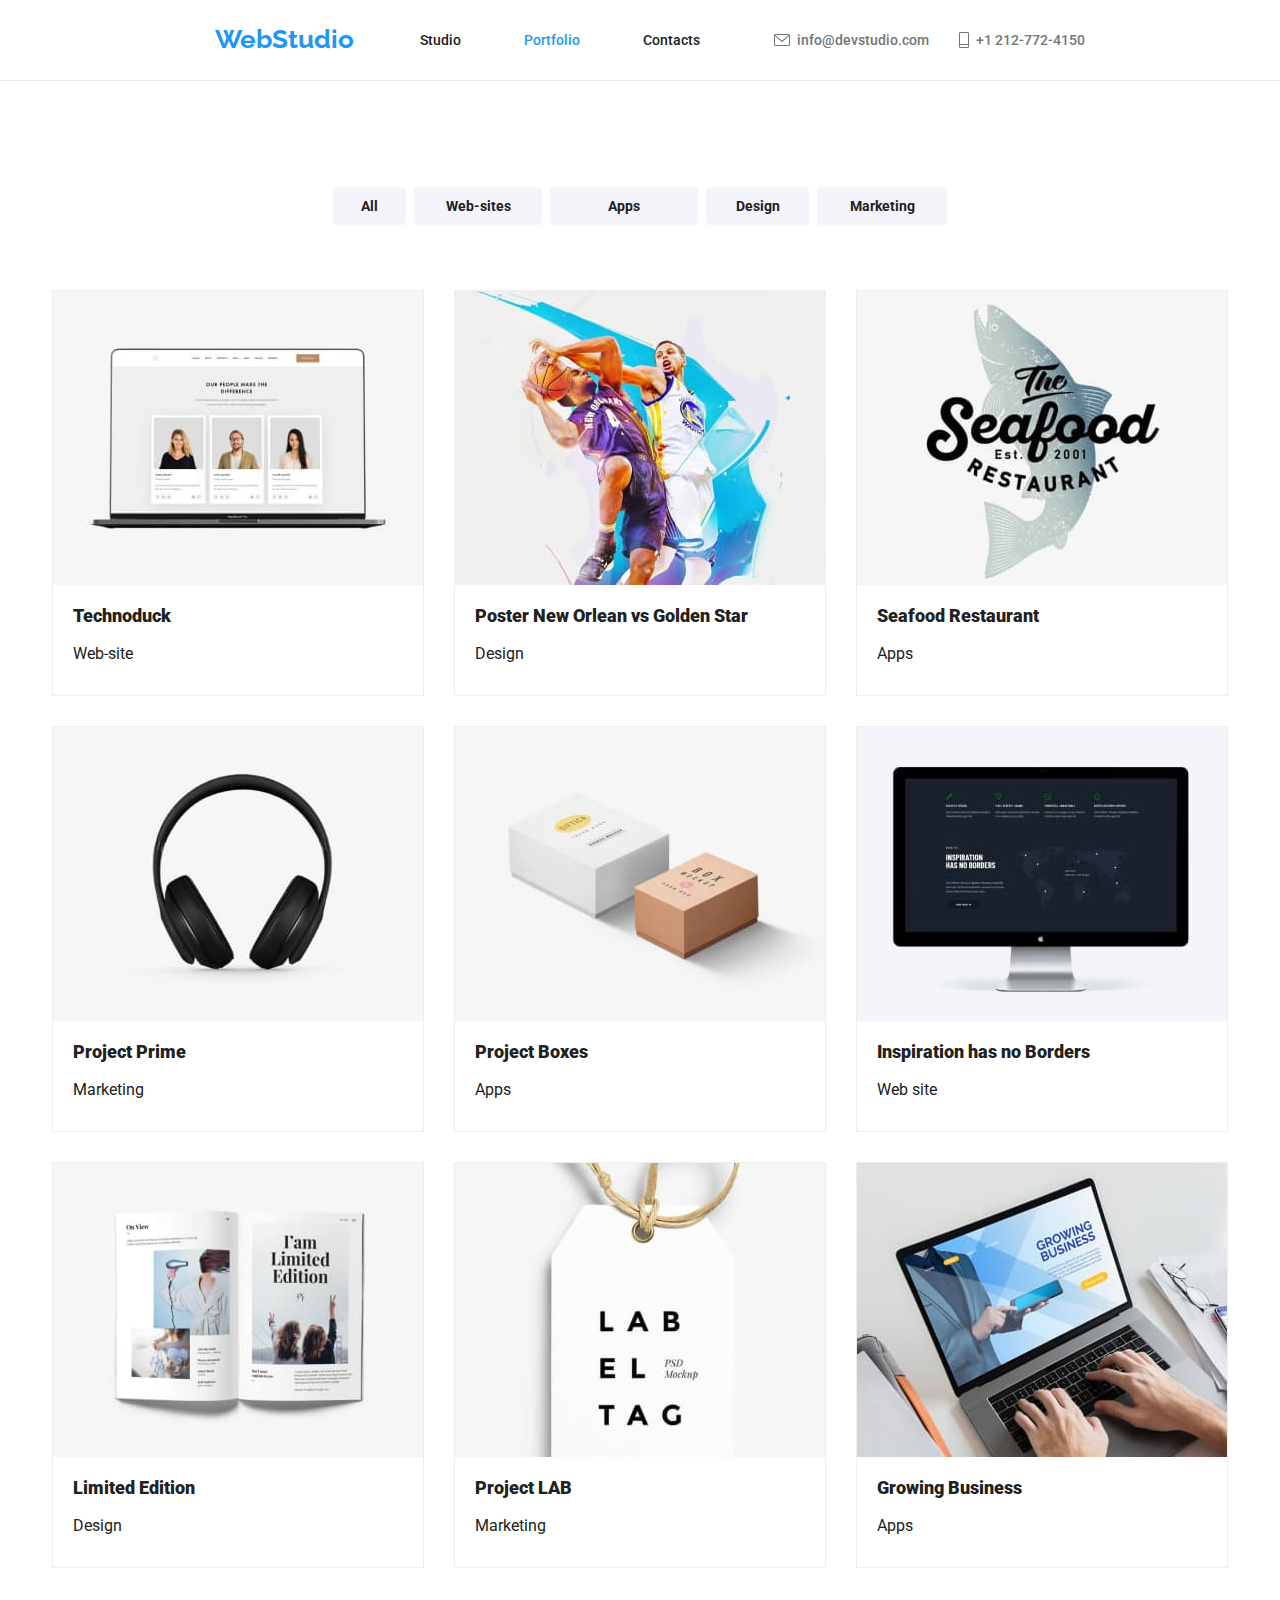
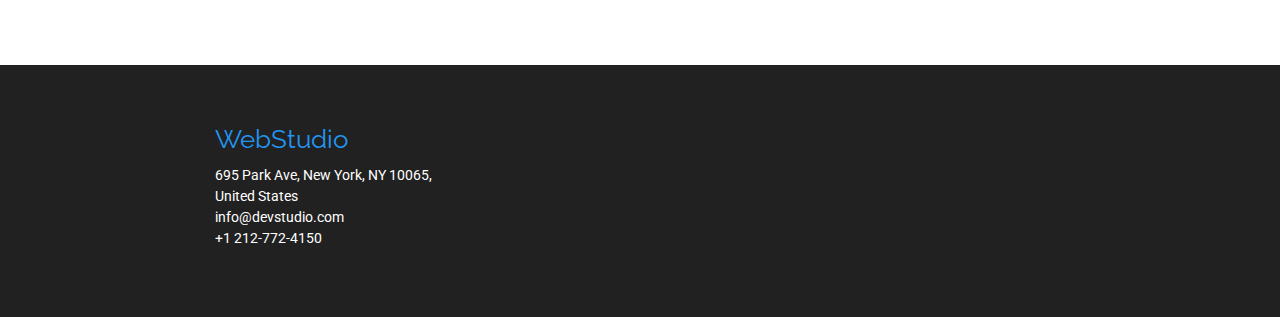
==== portfolio.html @ c867631f "archivos" ====
<!DOCTYPE html>
<html lang="en">
  <head>
    <meta charset="UTF-8" />
    <meta http-equiv="X-UA-Compatible" content="IE=edge" />
    <meta name="viewport" content="width=device-width, initial-scale=1.0" />
    <link rel="stylesheet" href="./css/normalize.css" />
    <link rel="stylesheet" type="text/css" href="./css/styles.css" />
    <link rel="preconnect" href="https://fonts.googleapis.com" />
    <link rel="preconnect" href="https://fonts.gstatic.com" crossorigin />
    <link
      href="https://fonts.googleapis.com/css2?family=Raleway:wght@700&family=Roboto:wght@400;500;700;900&display=swap"
      rel="stylesheet"
    />
    <title>portfolio</title>
  </head>
  <body>
    <div class="container"></div>
    <header class="top-page">
      <nav class="top-nav">
        <a class="logo" href="./index.html">WebStudio</a>
        <ul>
          <li class="top-page-button">
            <a class="top-button studio-link" href="./index.html">Studio</a>
          </li>
          <li class="top-page-button">
            <a class="top-button portfolio-link active" href="./portfolio.html"
              >Portfolio</a
            >
          </li>
          <li class="top-page-button">
            <a class="top-button contact-link" href="#">Contacts</a>
          </li>
        </ul>
      </nav>
      <section class="top-contacts">
        <img
          class="top-contact-icon"
          src="images/img-portfolio/mail.svg"
          alt="Mail icon"
        />
        <a class="top-contact mail" href="mailto:info@devstudio.com"
          >info@devstudio.com</a
        >
        <img
          class="top-contact-icon"
          src="images/img-portfolio/phone.svg"
          alt="Phone icon"
        />
        <a class="top-contact phone" href="tel:+34678567876">
          +1 212-772-4150
        </a>
      </section>
    </header>
    <main>
      <section class="section-portfolio">
        <ul class="portfolio-list">
          <li class="filter-button">
            <button class="button all" type="button">All</button>
          </li>
          <li class="filter-button">
            <button class="button web" type="button">Web-sites</button>
          </li>
          <li class="filter-button">
            <button class="button apps" type="button">Apps</button>
          </li>
          <li class="filter-button">
            <button class="button design" type="button">Design</button>
          </li>
          <li class="filter-button">
            <button class="button marketing" type="button">Marketing</button>
          </li>
        </ul>
        <ul class="portfolio-list">
          <li class="work-section">
            <a href="#" class="image-potfolio">
              <img
                src="./images/img-portfolio/technoduck.jpg"
                alt="Portátil mostrando un sitio web"
                width="370"
              />
              <h3 class="title-images">Technoduck</h3>
              <p class="filter-description">Web-site</p>
            </a>
          </li>
          <li class="work-section">
            <a href="#" class="image-potfolio">
              <img
                src="./images/img-portfolio/poster-basketball.jpg"
                alt="Poster basketball"
                width="370"
              />
              <h3 class="title-images">Poster New Orlean vs Golden Star</h3>
              <p class="filter-description">Design</p>
            </a>
          </li>
          <li class="work-section">
            <a href="#" class="image-potfolio">
              <img
                src="./images/img-portfolio/seafood-restaurant.jpg"
                alt="Logo de un restaurante de comida de mar"
                width="370"
              />
              <h3 class="title-images">Seafood Restaurant</h3>
              <p class="filter-description">Apps</p>
            </a>
          </li>
          <li class="work-section">
            <a href="#" class="image-potfolio">
              <img
                src="./images/img-portfolio/project-prime.jpg"
                alt="Unos audífonos"
                width="370"
              />
              <h3 class="title-images">Project Prime</h3>
              <p class="filter-description">Marketing</p>
            </a>
          </li>
          <li class="work-section">
            <a href="#" class="image-potfolio">
              <img
                src="./images/img-portfolio/project-boxes.jpg"
                alt="Diseño de empaques"
                width="370"
              />
              <h3 class="title-images">Project Boxes</h3>
              <p class="filter-description">Apps</p>
            </a>
          </li>
          <li class="work-section">
            <a href="#" class="image-potfolio">
              <img
                src="./images/img-portfolio/inspiration-has-no-borders.jpg"
                alt="Unos audífonos"
                width="370"
              />
              <h3 class="title-images">Inspiration has no Borders</h3>
              <p class="filter-description">Web site</p>
            </a>
          </li>
          <li class="work-section">
            <a href="#" class="image-potfolio">
              <img
                src="./images/img-portfolio/limited-edition.jpg"
                alt="Diseño editorial"
                width="370"
              />
              <h3 class="title-images">Limited Edition</h3>
              <p class="filter-description">Design</p>
            </a>
          </li>
          <li class="work-section">
            <a href="#" class="image-potfolio">
              <img
                src="./images/img-portfolio/project-lab.jpg"
                alt="Etiqueta blanca con letras negras"
                width="370"
              />
              <h3 class="title-images">Project LAB</h3>
              <p class="filter-description">Marketing</p>
            </a>
          </li>
          <li class="work-section">
            <a href="#" class="image-potfolio">
              <img
                src="./images/img-portfolio/growing-business.jpg"
                alt="Hombre escribiendo en una laptop"
                width="370"
              />
              <h3 class="title-images">Growing Business</h3>
              <p class="filter-description">Apps</p>
            </a>
          </li>
        </ul>
      </section>
    </main>
    <footer>
      <a class="logo-footer" href="./index.html">WebStudio</a>
      <address>
        <ul>
          <li class="end-infos">
            <p class="end-info">
              695 Park Ave, New York, NY 10065, <br />
              United States
            </p>
          </li>
          <li class="end-infos">
            <a class="end-info" href="mailto:info@devstudio.com"
              >info@devstudio.com</a
            >
          </li>
          <li class="end-infos">
            <a class="end-info" href="tel:+34678567876"> +1 212-772-4150 </a>
          </li>
        </ul>
      </address>
    </footer>
  </body>
</html>
---- css/styles.css ----
body {
  margin: 0;
  padding: 0;
  width: 100%;
  --color-azul: #2196f3;
  --color-negro: #212121;
  font-family: "Roboto", "arial", sans-serif;
  background-color: #ffffff;
  font-size: 14px;
  font-weight: 400;
}

.container {
  width: 1200px;
}

/* Aqui comienza el header*/

.top-page {
  display: flex;
  justify-content: space-between;
  height: 80px;
  border-bottom: 1px solid #ececec;
}

.top-nav {
  min-width: 520px;
  display: flex;
  align-items: center;
  margin-left: 215px;
}

.top-nav ul {
  margin: 0;
  padding: 0;
}

.top-page-button {
  display: inline-block;
}

.logo {
  width: 145px;
  height: 31px;
  font-family: "raleway", sans-serif;
  font-size: 26px;
  font-weight: 700;
  text-decoration: none;
  color: var(--color-azul);
  margin-right: 30px;
}

.top-button {
  font-weight: 500;
  color: var(--color-negro);
  text-decoration: none;
}

.top-button:hover,
.top-button:focus,
.top-button:active {
  color: var(--color-azul);
}

.active {
  color: var(--color-azul);
}

.studio-link,
.portfolio-link,
.contact-link {
  margin: 0 30px;
}

.top-contacts {
  min-width: 350px;
  display: flex;
  justify-content: flex-end;
  align-items: center;
  margin-right: 215px;
}

.top-contact {
  font-weight: 500;
  color: #757575;
  text-decoration: none;
}

.top-contact:hover,
.top-contact:focus {
  color: var(--color-azul);
}

.mail {
  margin: 0 30px 0 7px;
}

.phone {
  margin-left: 7px;
}

/* Aqui termina el header */

/* Aqui comienza los botones de filtrado */

.button {
  font-weight: 700;
  color: var(--color-negro);
  background-color: #f5f4fa;
  border: 0;
  border-radius: 4px;
  margin: 0 4px 50px 4px;
}

.button:hover,
.button:focus,
.button:active {
  background-color: var(--color-azul);
  color: #ffffff;
  box-shadow: 0px 3px 1px rgba(0, 0, 0, 0.1), 0px 1px 2px rgba(0, 0, 0, 0.08),
    0px 2px 2px rgba(0, 0, 0, 0.12);
}

.filter-button {
  display: inline-block;
}

.all {
  width: 73px;
  height: 38px;
}

.web {
  width: 128px;
  height: 38px;
}

.apps {
  width: 148px;
  height: 38px;
}

.design {
  width: 103px;
  height: 38px;
}

.marketing {
  width: 130px;
  height: 38px;
}

/* Aqui termina los botones de filtrado */

/* Aqui comienza las imagenes (portfolio) */

.section-portfolio {
  margin-top: 106px;
  margin-bottom: 82px;
}

.portfolio-list {
  display: flex;
  flex-wrap: wrap;
  justify-content: center;
}

ul.portfolio-list {
  margin: 0;
  padding: 0;
}

.work-section {
  width: 370px;
  height: 404px;
  display: flex;
  border: 1px solid #eeeeee;
  margin: 15px;
}

.image-potfolio {
  text-decoration: none;
}

.image-potfolio:hover,
.image-potfolio:focus,
.image-potfolio:active {
  box-shadow: 0px 1px 1px rgba(0, 0, 0, 0.12), 0px 4px 4px rgba(0, 0, 0, 0.06),
    1px 4px 6px rgba(0, 0, 0, 0.16);
}

.title-images {
  font-size: 18px;
  font-weight: 900;
  color: var(--color-negro);
  padding-left: 20px;
}

.filter-description {
  font-size: 16px;
  color: var(--color-negro);
  padding-left: 20px;
}

/* Aqui termina las imagenes (portfolio) */

/* Aqui comienza seccion heroes (studio-index) */

.top-banner {
  width: 100%;
  height: 600px;
  background-color: var(--color-negro);
  text-align: center;
}

.slogan {
  margin: 0;
  padding: 200px 0 30px;
  font-weight: 700;
  font-size: 44px;
  color: #ffffff;
}

.request {
  width: 261px;
  height: 50px;
  font-weight: 700;
  font-size: 16px;
  color: #ffffff;
  background-color: var(--color-azul);
  border: 0;
  border-radius: 4px;
  cursor: pointer;
}

.request:hover,
.request:focus {
  background-color: #188ce8;
}

/* Aqui termina seccion heroes (studio-index) */

/* Aqui comienza valores corporativos (studio-index) */

.company-values {
  display: flex;
  flex-wrap: wrap;
  justify-content: center;
  width: 100%;
  text-align: center;
}

.container-value {
  display: flex;
  text-align: center;
  margin: 0;
  padding: 0;
}

.company-value {
  margin: 94px 15px 0 15px;
  display: inline-block;
  width: 270px;
}

.title-value {
  margin: 0;
  font-weight: 700;
  color: var(--color-negro);
}

.text-values {
  margin: 14px 0 0 0;
  line-height: 1.5em;
  color: var(--color-negro);
}

/* Aqui termina valores corporativos (studio-index) */

/* Aqui comienza what we do (studio-index) */

.wwd {
  width: 100%;
  text-align: center;
}

.wwd-group {
  display: flex;
  flex-wrap: wrap;
  justify-content: center;
  list-style: none;
  margin: 0;
  padding: 0;
}

.wwd-title {
  margin: 94px 0 55px 0;
  font-size: 36px;
  font-weight: 700;
}

.wwd-images {
  margin: 0 15px 95px;
}

/* Aqui termina what we do (studio-index) */

/* Aqui comienza Our team (studio-index) */

.ot {
  width: 100%;
  background-color: #f5f4fa;
  margin: 0;
  padding: 0;
}

.ot-section-title {
  padding: 95px 0 50px 0;
  font-size: 36px;
  font-weight: 700;
  text-align: center;
  margin: 0;
}

ul.ot-team-group {
  margin: 0;
  padding: 0;
  display: flex;
  flex-wrap: wrap;
  justify-content: center;
}

.ot-team {
  background-color: #ffffff;
  width: 270px;
  height: 368px;
  display: inline-block;
  margin: 0 15px 94px 15px;
  box-shadow: 0px 1px 3px rgba(0, 0, 0, 0.12), 0px 1px 1px rgba(0, 0, 0, 0.14),
    0px 2px 1px rgba(0, 0, 0, 0.2);
  border-radius: 4px;
}

.ot-title {
  text-align: center;
  font-size: 16px;
  font-weight: 500;
  color: var(--color-negro);
  margin-top: 30px;
  margin-bottom: 10px;
}

.charge {
  margin: 0;
  font-size: 16px;
  color: var(--color-negro);
  text-align: center;
}

/* Aqui termina Our team (studio-index) */

/* Aqui comienza el footer */

footer {
  width: 100%;
  height: 252px;
  background-color: var(--color-negro);
}

.logo-footer {
  width: 145px;
  height: 31px;
  display: inline-block;
  font-family: "raleway", sans-serif;
  font-size: 26px;
  color: var(--color-azul);
  margin: 60px 0 9px 215px;
  text-decoration: none;
}

address {
  margin-left: 215px;
  color: #ffffff;
}

address ul {
  margin: 0;
  padding: 0;
}

.end-infos {
  list-style: none;
}

.end-info {
  font-style: normal;
  color: #ffffff;
  line-height: 1.5em;
  margin: 0;
  padding: 0;
  text-decoration: none;
}

.end-info:hover,
.end-info:focus {
  color: var(--color-azul);
}
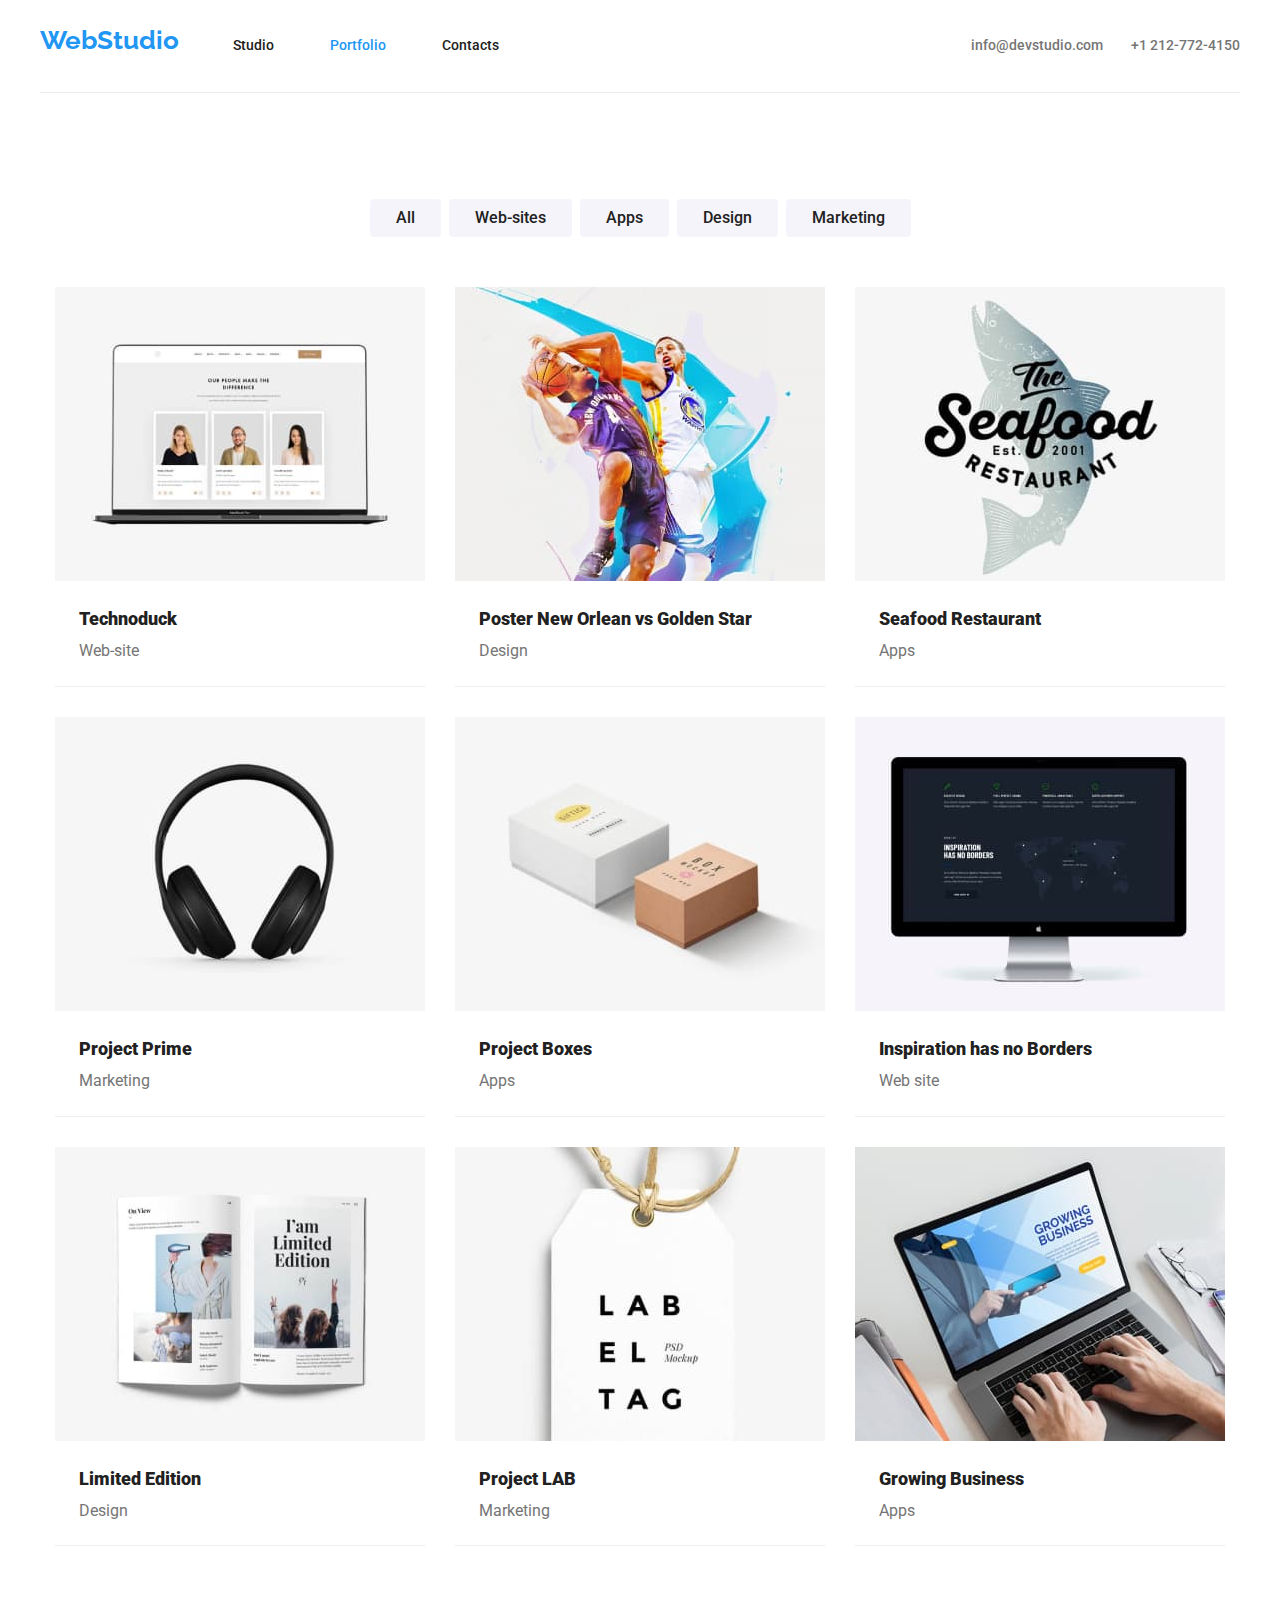
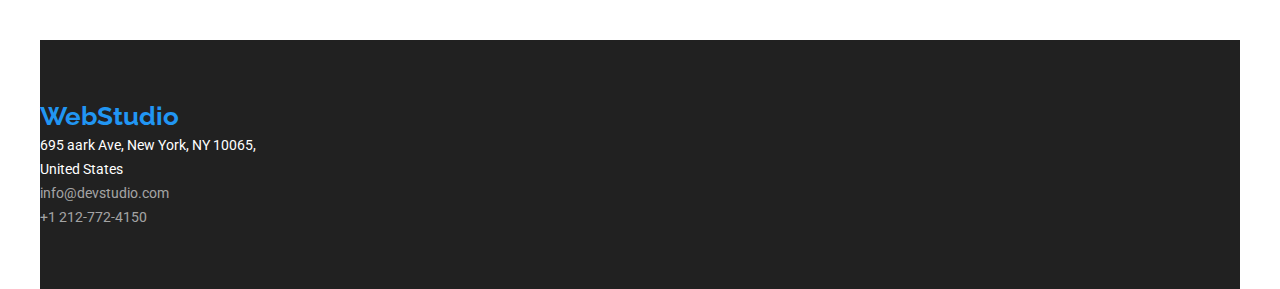
==== commit b63238f5: "Tarea 3 / Modelo de bloques vs 2" ====
--- a/portfolio.html
+++ b/portfolio.html
@@ -4,7 +4,7 @@
     <meta charset="UTF-8" />
     <meta http-equiv="X-UA-Compatible" content="IE=edge" />
     <meta name="viewport" content="width=device-width, initial-scale=1.0" />
-    <link rel="stylesheet" href="./css/normalize.css" />
+    <link rel="stylesheet" type="text/css" href="./css/normalize.css" />
     <link rel="stylesheet" type="text/css" href="./css/styles.css" />
     <link rel="preconnect" href="https://fonts.googleapis.com" />
     <link rel="preconnect" href="https://fonts.gstatic.com" crossorigin />
@@ -15,185 +15,214 @@
     <title>portfolio</title>
   </head>
   <body>
-    <div class="container"></div>
-    <header class="top-page">
-      <nav class="top-nav">
-        <a class="logo" href="./index.html">WebStudio</a>
-        <ul>
-          <li class="top-page-button">
-            <a class="top-button studio-link" href="./index.html">Studio</a>
+    <div class="container">
+      <header class="top-page">
+        <nav class="top-nav">
+          <a class="logo" href="./index.html">WebStudio</a>
+          <ul class="top-page-buttons">
+            <li>
+              <a class="top-button" href="./index.html">Studio</a>
+            </li>
+            <li>
+              <a class="top-button active" href="./portfolio.html">Portfolio</a>
+            </li>
+            <li>
+              <a class="top-button" href="#">Contacts</a>
+            </li>
+          </ul>
+        </nav>
+        <ul class="top-contacts">
+          <li>
+            <a class="top-contact" href="mailto:info@devstudio.com"
+              >info@devstudio.com
+            </a>
           </li>
-          <li class="top-page-button">
-            <a class="top-button portfolio-link active" href="./portfolio.html"
-              >Portfolio</a
-            >
-          </li>
-          <li class="top-page-button">
-            <a class="top-button contact-link" href="#">Contacts</a>
+          <li>
+            <a class="top-contact" href="tel:+34678567876"> +1 212-772-4150 </a>
           </li>
         </ul>
-      </nav>
-      <section class="top-contacts">
-        <img
-          class="top-contact-icon"
-          src="images/img-portfolio/mail.svg"
-          alt="Mail icon"
-        />
-        <a class="top-contact mail" href="mailto:info@devstudio.com"
-          >info@devstudio.com</a
-        >
-        <img
-          class="top-contact-icon"
-          src="images/img-portfolio/phone.svg"
-          alt="Phone icon"
-        />
-        <a class="top-contact phone" href="tel:+34678567876">
-          +1 212-772-4150
-        </a>
-      </section>
-    </header>
-    <main>
-      <section class="section-portfolio">
-        <ul class="portfolio-list">
-          <li class="filter-button">
-            <button class="button all" type="button">All</button>
-          </li>
-          <li class="filter-button">
-            <button class="button web" type="button">Web-sites</button>
-          </li>
-          <li class="filter-button">
-            <button class="button apps" type="button">Apps</button>
-          </li>
-          <li class="filter-button">
-            <button class="button design" type="button">Design</button>
-          </li>
-          <li class="filter-button">
-            <button class="button marketing" type="button">Marketing</button>
-          </li>
-        </ul>
-        <ul class="portfolio-list">
-          <li class="work-section">
-            <a href="#" class="image-potfolio">
-              <img
-                src="./images/img-portfolio/technoduck.jpg"
-                alt="Portátil mostrando un sitio web"
-                width="370"
-              />
-              <h3 class="title-images">Technoduck</h3>
-              <p class="filter-description">Web-site</p>
-            </a>
-          </li>
-          <li class="work-section">
-            <a href="#" class="image-potfolio">
-              <img
-                src="./images/img-portfolio/poster-basketball.jpg"
-                alt="Poster basketball"
-                width="370"
-              />
-              <h3 class="title-images">Poster New Orlean vs Golden Star</h3>
-              <p class="filter-description">Design</p>
-            </a>
-          </li>
-          <li class="work-section">
-            <a href="#" class="image-potfolio">
-              <img
-                src="./images/img-portfolio/seafood-restaurant.jpg"
-                alt="Logo de un restaurante de comida de mar"
-                width="370"
-              />
-              <h3 class="title-images">Seafood Restaurant</h3>
-              <p class="filter-description">Apps</p>
-            </a>
-          </li>
-          <li class="work-section">
-            <a href="#" class="image-potfolio">
-              <img
-                src="./images/img-portfolio/project-prime.jpg"
-                alt="Unos audífonos"
-                width="370"
-              />
-              <h3 class="title-images">Project Prime</h3>
-              <p class="filter-description">Marketing</p>
-            </a>
-          </li>
-          <li class="work-section">
-            <a href="#" class="image-potfolio">
-              <img
-                src="./images/img-portfolio/project-boxes.jpg"
-                alt="Diseño de empaques"
-                width="370"
-              />
-              <h3 class="title-images">Project Boxes</h3>
-              <p class="filter-description">Apps</p>
-            </a>
-          </li>
-          <li class="work-section">
-            <a href="#" class="image-potfolio">
-              <img
-                src="./images/img-portfolio/inspiration-has-no-borders.jpg"
-                alt="Unos audífonos"
-                width="370"
-              />
-              <h3 class="title-images">Inspiration has no Borders</h3>
-              <p class="filter-description">Web site</p>
-            </a>
-          </li>
-          <li class="work-section">
-            <a href="#" class="image-potfolio">
-              <img
-                src="./images/img-portfolio/limited-edition.jpg"
-                alt="Diseño editorial"
-                width="370"
-              />
-              <h3 class="title-images">Limited Edition</h3>
-              <p class="filter-description">Design</p>
-            </a>
-          </li>
-          <li class="work-section">
-            <a href="#" class="image-potfolio">
-              <img
-                src="./images/img-portfolio/project-lab.jpg"
-                alt="Etiqueta blanca con letras negras"
-                width="370"
-              />
-              <h3 class="title-images">Project LAB</h3>
-              <p class="filter-description">Marketing</p>
-            </a>
-          </li>
-          <li class="work-section">
-            <a href="#" class="image-potfolio">
-              <img
-                src="./images/img-portfolio/growing-business.jpg"
-                alt="Hombre escribiendo en una laptop"
-                width="370"
-              />
-              <h3 class="title-images">Growing Business</h3>
-              <p class="filter-description">Apps</p>
-            </a>
-          </li>
-        </ul>
-      </section>
-    </main>
-    <footer>
-      <a class="logo-footer" href="./index.html">WebStudio</a>
-      <address>
-        <ul>
-          <li class="end-infos">
-            <p class="end-info">
-              695 Park Ave, New York, NY 10065, <br />
-              United States
-            </p>
-          </li>
-          <li class="end-infos">
-            <a class="end-info" href="mailto:info@devstudio.com"
-              >info@devstudio.com</a
-            >
-          </li>
-          <li class="end-infos">
-            <a class="end-info" href="tel:+34678567876"> +1 212-772-4150 </a>
-          </li>
-        </ul>
-      </address>
-    </footer>
+      </header>
+      <main>
+        <section class="section-portfolio">
+          <ul class="portfolio-list">
+            <li>
+              <button class="portfolio-list-button all" type="button">
+                All
+              </button>
+            </li>
+            <li>
+              <button class="portfolio-list-button web" type="button">
+                Web-sites
+              </button>
+            </li>
+            <li>
+              <button class="portfolio-list-button apps" type="button">
+                Apps
+              </button>
+            </li>
+            <li>
+              <button class="portfolio-list-button design" type="button">
+                Design
+              </button>
+            </li>
+            <li>
+              <button class="portfolio-list-button marketing" type="button">
+                Marketing
+              </button>
+            </li>
+          </ul>
+          <ul class="portfolio-list-sections">
+            <li class="portfolio-list-section">
+              <a href="#" class="portfolio-list-section-link">
+                <img
+                  src="./images/img-portfolio/technoduck.jpg"
+                  alt="Portátil mostrando un sitio web"
+                  width="370"
+                />
+                <div class="portfolio-list-section-info">
+                  <h2 class="portfolio-list-section-title">Technoduck</h2>
+                  <p class="portfolio-list-section-description">Web-site</p>
+                </div>
+              </a>
+            </li>
+            <li class="portfolio-list-section">
+              <a href="#" class="portfolio-list-section-link">
+                <img
+                  src="./images/img-portfolio/poster-basketball.jpg"
+                  alt="Poster basketball"
+                  width="370"
+                />
+                <div class="portfolio-list-section-info">
+                  <h2 class="portfolio-list-section-title">
+                    Poster New Orlean vs Golden Star
+                  </h2>
+                  <p class="portfolio-list-section-description">Design</p>
+                </div>
+              </a>
+            </li>
+            <li class="portfolio-list-section">
+              <a href="#" class="portfolio-list-section-link">
+                <img
+                  src="./images/img-portfolio/seafood-restaurant.jpg"
+                  alt="Logo de un restaurante de comida de mar"
+                  width="370"
+                />
+                <div class="portfolio-list-section-info">
+                  <h2 class="portfolio-list-section-title">
+                    Seafood Restaurant
+                  </h2>
+                  <p class="portfolio-list-section-description">Apps</p>
+                </div>
+              </a>
+            </li>
+            <li class="portfolio-list-section">
+              <a href="#" class="portfolio-list-section-link">
+                <img
+                  src="./images/img-portfolio/project-prime.jpg"
+                  alt="Unos audífonos"
+                  width="370"
+                />
+                <div class="portfolio-list-section-info">
+                  <h2 class="portfolio-list-section-title">Project Prime</h2>
+                  <p class="portfolio-list-section-description">Marketing</p>
+                </div>
+              </a>
+            </li>
+            <li class="portfolio-list-section">
+              <a href="#" class="portfolio-list-section-link">
+                <img
+                  src="./images/img-portfolio/project-boxes.jpg"
+                  alt="Diseño de empaques"
+                  width="370"
+                />
+                <div class="portfolio-list-section-info">
+                  <h2 class="portfolio-list-section-title">Project Boxes</h2>
+                  <p class="portfolio-list-section-description">Apps</p>
+                </div>
+              </a>
+            </li>
+            <li class="portfolio-list-section">
+              <a href="#" class="portfolio-list-section-link">
+                <img
+                  src="./images/img-portfolio/inspiration-has-no-borders.jpg"
+                  alt="Unos audífonos"
+                  width="370"
+                />
+                <div class="portfolio-list-section-info">
+                  <h2 class="portfolio-list-section-title">
+                    Inspiration has no Borders
+                  </h2>
+                  <p class="portfolio-list-section-description">Web site</p>
+                </div>
+              </a>
+            </li>
+            <li class="portfolio-list-section">
+              <a href="#" class="portfolio-list-section-link">
+                <img
+                  src="./images/img-portfolio/limited-edition.jpg"
+                  alt="Diseño editorial"
+                  width="370"
+                />
+                <div class="portfolio-list-section-info">
+                  <h2 class="portfolio-list-section-title">Limited Edition</h2>
+                  <p class="portfolio-list-section-description">Design</p>
+                </div>
+              </a>
+            </li>
+            <li class="portfolio-list-section">
+              <a href="#" class="portfolio-list-section-link">
+                <img
+                  src="./images/img-portfolio/project-lab.jpg"
+                  alt="Etiqueta blanca con letras negras"
+                  width="370"
+                />
+                <div class="portfolio-list-section-info">
+                  <h2 class="portfolio-list-section-title">Project LAB</h2>
+                  <p class="portfolio-list-section-description">Marketing</p>
+                </div>
+              </a>
+            </li>
+            <li class="portfolio-list-section">
+              <a href="#" class="portfolio-list-section-link">
+                <img
+                  src="./images/img-portfolio/growing-business.jpg"
+                  alt="Hombre escribiendo en una laptop"
+                  width="370"
+                />
+                <div class="portfolio-list-section-info">
+                  <h2 class="portfolio-list-section-title">Growing Business</h2>
+                  <p class="portfolio-list-section-description">Apps</p>
+                </div>
+              </a>
+            </li>
+          </ul>
+        </section>
+      </main>
+      <footer class="footer-contacts">
+        <a class="logo" href="./index.html">WebStudio</a>
+        <address>
+          <ul class="end-infos">
+            <li>
+              <a
+                class="address-end-info"
+                href="https://goo.gl/maps/2f3CK9dGhR3WqKyp9"
+                target="_blank"
+                rel="noopener noreferrer"
+              >
+                695 aark Ave, New York, NY 10065, United States
+              </a>
+            </li>
+            <li>
+              <a class="end-info" href="mailto:info@devstudio.com"
+                >info@devstudio.com</a
+              >
+            </li>
+            <li>
+              <a class="end-info" href="tel:+34678567876"> +1 212-772-4150 </a>
+            </li>
+          </ul>
+        </address>
+      </footer>
+    </div>
   </body>
 </html>
--- a/css/styles.css
+++ b/css/styles.css
@@ -1,59 +1,61 @@
 body {
-  margin: 0;
-  padding: 0;
-  width: 100%;
   --color-azul: #2196f3;
   --color-negro: #212121;
+  --color-gris: #757575;
+  --color-blanco: #ffffff;
+  --color-gris-claro: #f5f4fa;
   font-family: "Roboto", "arial", sans-serif;
-  background-color: #ffffff;
   font-size: 14px;
   font-weight: 400;
-}
+  line-height: 1.1;
+  background-color: var(--color-blanco);
+  box-sizing: border-box;
+}
+
+/* Aqui comienza el header*/
 
 .container {
   width: 1200px;
-}
-
-/* Aqui comienza el header*/
+  margin: 0 auto;
+  display: flex;
+  flex-direction: column;
+}
 
 .top-page {
   display: flex;
   justify-content: space-between;
-  height: 80px;
+  align-items: center;
+  flex-wrap: wrap;
+  padding: 24px 0 25px;
   border-bottom: 1px solid #ececec;
 }
 
 .top-nav {
-  min-width: 520px;
-  display: flex;
-  align-items: center;
-  margin-left: 215px;
-}
-
-.top-nav ul {
-  margin: 0;
-  padding: 0;
-}
-
-.top-page-button {
-  display: inline-block;
+  display: flex;
+  flex-wrap: wrap;
 }
 
 .logo {
-  width: 145px;
-  height: 31px;
   font-family: "raleway", sans-serif;
   font-size: 26px;
   font-weight: 700;
-  text-decoration: none;
-  color: var(--color-azul);
-  margin-right: 30px;
+  line-height: 1.3;
+  text-decoration: none;
+  color: var(--color-azul);
+  margin-right: 1em;
+}
+
+.top-page-buttons {
+  display: flex;
+  list-style: none;
+  padding: 0;
 }
 
 .top-button {
   font-weight: 500;
   color: var(--color-negro);
   text-decoration: none;
+  margin: 2em;
 }
 
 .top-button:hover,
@@ -66,24 +68,19 @@
   color: var(--color-azul);
 }
 
-.studio-link,
-.portfolio-link,
-.contact-link {
-  margin: 0 30px;
-}
-
 .top-contacts {
-  min-width: 350px;
-  display: flex;
-  justify-content: flex-end;
-  align-items: center;
-  margin-right: 215px;
+  display: flex;
+  align-items: flex-end;
+  list-style: none;
+  padding: 0;
 }
 
 .top-contact {
   font-weight: 500;
-  color: #757575;
-  text-decoration: none;
+  color: var(--color-gris);
+  text-decoration: none;
+  margin-left: 2em;
+  padding: 0;
 }
 
 .top-contact:hover,
@@ -91,115 +88,96 @@
   color: var(--color-azul);
 }
 
-.mail {
-  margin: 0 30px 0 7px;
-}
-
-.phone {
-  margin-left: 7px;
-}
-
 /* Aqui termina el header */
 
 /* Aqui comienza los botones de filtrado */
 
-.button {
-  font-weight: 700;
-  color: var(--color-negro);
-  background-color: #f5f4fa;
-  border: 0;
+.portfolio-list {
+  display: flex;
+  justify-content: center;
+  list-style: none;
+  margin: 106px 0 50px;
+  padding: 0;
+}
+
+.portfolio-list li {
+  margin: 0 4px;
+}
+
+.portfolio-list-button {
+  font-family: "Roboto", "arial", sans-serif;
+  font-size: 16px;
+  font-weight: 500;
+  line-height: 1.6;
+  color: var(--color-negro);
+  background-color: var(--color-gris-claro);
+  padding: 6px 26px;
   border-radius: 4px;
-  margin: 0 4px 50px 4px;
-}
-
-.button:hover,
-.button:focus,
-.button:active {
+  border: none;
+  cursor: pointer;
+}
+
+.portfolio-list-button:hover,
+.portfolio-list-button:focus,
+.portfolio-list-button:active {
   background-color: var(--color-azul);
-  color: #ffffff;
+  color: var(--color-blanco);
   box-shadow: 0px 3px 1px rgba(0, 0, 0, 0.1), 0px 1px 2px rgba(0, 0, 0, 0.08),
     0px 2px 2px rgba(0, 0, 0, 0.12);
 }
 
-.filter-button {
-  display: inline-block;
-}
-
-.all {
-  width: 73px;
-  height: 38px;
-}
-
-.web {
-  width: 128px;
-  height: 38px;
-}
-
-.apps {
-  width: 148px;
-  height: 38px;
-}
-
-.design {
-  width: 103px;
-  height: 38px;
-}
-
-.marketing {
-  width: 130px;
-  height: 38px;
-}
-
 /* Aqui termina los botones de filtrado */
 
 /* Aqui comienza las imagenes (portfolio) */
 
-.section-portfolio {
-  margin-top: 106px;
-  margin-bottom: 82px;
-}
-
-.portfolio-list {
+.portfolio-list-sections {
   display: flex;
   flex-wrap: wrap;
-  justify-content: center;
-}
-
-ul.portfolio-list {
-  margin: 0;
-  padding: 0;
-}
-
-.work-section {
-  width: 370px;
-  height: 404px;
-  display: flex;
-  border: 1px solid #eeeeee;
-  margin: 15px;
-}
-
-.image-potfolio {
-  text-decoration: none;
-}
-
-.image-potfolio:hover,
-.image-potfolio:focus,
-.image-potfolio:active {
+  flex-direction: row;
+  justify-content: center;
+  margin: 0;
+  padding: 0;
+  margin-bottom: 94px;
+  list-style: none;
+  gap: 30px;
+}
+
+.portfolio-list-section {
+  border-bottom: 1px solid #eeeeee;
+  flex-basis: calc((100% - 90px) / 3);
+}
+
+.portfolio-list-section:hover {
   box-shadow: 0px 1px 1px rgba(0, 0, 0, 0.12), 0px 4px 4px rgba(0, 0, 0, 0.06),
     1px 4px 6px rgba(0, 0, 0, 0.16);
 }
 
-.title-images {
+.portfolio-list-section-link {
+  text-decoration: none;
+}
+
+.portfolio-list-section img {
+  display: block;
+}
+
+.portfolio-list-section-info {
+  padding: 20px 24px;
+}
+
+.portfolio-list-section-title {
   font-size: 18px;
   font-weight: 900;
-  color: var(--color-negro);
-  padding-left: 20px;
-}
-
-.filter-description {
+  line-height: 2;
+  color: var(--color-negro);
+  text-decoration: none;
+  margin: 0;
+}
+
+.portfolio-list-section-description {
   font-size: 16px;
-  color: var(--color-negro);
-  padding-left: 20px;
+  line-height: 1.8;
+  color: var(--color-gris);
+  margin: 0;
 }
 
 /* Aqui termina las imagenes (portfolio) */
@@ -207,34 +185,37 @@
 /* Aqui comienza seccion heroes (studio-index) */
 
 .top-banner {
-  width: 100%;
-  height: 600px;
   background-color: var(--color-negro);
   text-align: center;
 }
 
-.slogan {
-  margin: 0;
-  padding: 200px 0 30px;
-  font-weight: 700;
+.top-banner-wraper {
+  padding: 80px 80px;
+}
+
+.top-banner-slogan {
   font-size: 44px;
-  color: #ffffff;
-}
-
-.request {
-  width: 261px;
-  height: 50px;
-  font-weight: 700;
+  font-weight: 700;
+  line-height: 1.3;
+  color: var(--color-blanco);
+  margin: 0 0 30px 0;
+  border: 0;
+}
+
+.top-banner-button-request {
+  padding: 10px 20px;
   font-size: 16px;
-  color: #ffffff;
+  font-weight: 700;
+  line-height: 1.8;
+  color: var(--color-blanco);
   background-color: var(--color-azul);
   border: 0;
   border-radius: 4px;
   cursor: pointer;
 }
 
-.request:hover,
-.request:focus {
+.top-banner-button-request:hover,
+.top-banner-button-request:focus {
   background-color: #188ce8;
 }
 
@@ -242,165 +223,155 @@
 
 /* Aqui comienza valores corporativos (studio-index) */
 
-.company-values {
-  display: flex;
-  flex-wrap: wrap;
-  justify-content: center;
-  width: 100%;
+.section-values {
+  display: flex;
+  justify-content: center;
+}
+
+.list-value {
+  display: flex;
+  justify-content: space-between;
+  list-style: none;
+  padding-top: 94px;
+  padding-left: 0;
+  margin: 0;
+}
+
+.list-value li {
+  margin: 0 15px;
+}
+
+.title-value {
+  font-weight: 700;
+  color: var(--color-negro);
+  margin: 0;
+}
+
+.text-value {
+  width: 270px;
+  line-height: 1.7;
+  color: var(--color-gris);
+  margin: 0;
+}
+
+/* Aqui termina valores corporativos (studio-index) */
+
+/* Aqui comienza what we do (studio-index) */
+
+.section-what-we-do {
   text-align: center;
-}
-
-.container-value {
-  display: flex;
+  margin: 94px 0;
+}
+
+.what-we-do-group {
+  display: flex;
+  justify-content: center;
+  margin-top: 50px;
+  margin-bottom: 0;
+  padding: 0;
+  list-style: none;
+}
+
+.what-we-do-group img {
+  display: block;
+  margin: 0 15px;
+}
+
+.what-we-do-title {
+  font-size: 36px;
+  font-weight: 700;
+  color: var(--color-negro);
+  margin: 0;
+}
+
+/* Aqui termina what we do (studio-index) */
+
+/* Aqui comienza Our team (studio-index) */
+
+.section-our-team {
+  display: flex;
+  flex-direction: column;
   text-align: center;
-  margin: 0;
-  padding: 0;
-}
-
-.company-value {
-  margin: 94px 15px 0 15px;
-  display: inline-block;
-  width: 270px;
-}
-
-.title-value {
-  margin: 0;
-  font-weight: 700;
-  color: var(--color-negro);
-}
-
-.text-values {
-  margin: 14px 0 0 0;
-  line-height: 1.5em;
-  color: var(--color-negro);
-}
-
-/* Aqui termina valores corporativos (studio-index) */
-
-/* Aqui comienza what we do (studio-index) */
-
-.wwd {
-  width: 100%;
-  text-align: center;
-}
-
-.wwd-group {
-  display: flex;
-  flex-wrap: wrap;
-  justify-content: center;
-  list-style: none;
-  margin: 0;
-  padding: 0;
-}
-
-.wwd-title {
-  margin: 94px 0 55px 0;
-  font-size: 36px;
-  font-weight: 700;
-}
-
-.wwd-images {
-  margin: 0 15px 95px;
-}
-
-/* Aqui termina what we do (studio-index) */
-
-/* Aqui comienza Our team (studio-index) */
-
-.ot {
-  width: 100%;
-  background-color: #f5f4fa;
-  margin: 0;
-  padding: 0;
-}
-
-.ot-section-title {
-  padding: 95px 0 50px 0;
-  font-size: 36px;
-  font-weight: 700;
-  text-align: center;
-  margin: 0;
-}
-
-ul.ot-team-group {
-  margin: 0;
-  padding: 0;
-  display: flex;
-  flex-wrap: wrap;
-  justify-content: center;
-}
-
-.ot-team {
-  background-color: #ffffff;
-  width: 270px;
-  height: 368px;
-  display: inline-block;
-  margin: 0 15px 94px 15px;
+  background-color: var(--color-gris-claro);
+  padding: 94px 0;
+}
+
+.our-team-list {
+  display: flex;
+  justify-content: center;
+  list-style: none;
+  margin-top: 50px;
+  margin-bottom: 0;
+  padding: 0;
+  flex-basis: calc((100% - 80px) / 3);
+}
+
+.our-team-list-item {
+  background-color: var(--color-blanco);
+  margin: 0 15px;
   box-shadow: 0px 1px 3px rgba(0, 0, 0, 0.12), 0px 1px 1px rgba(0, 0, 0, 0.14),
     0px 2px 1px rgba(0, 0, 0, 0.2);
-  border-radius: 4px;
-}
-
-.ot-title {
-  text-align: center;
+  border-radius: 0 0 4px 4px;
+}
+
+.our-team-list-item img {
+  display: block;
+}
+
+.our-team-info-wrapper {
+  padding: 30px 0;
+}
+
+.our-team-title {
+  font-size: 36px;
+  font-weight: 700;
+  color: var(--color-negro);
+  margin: 0;
+}
+
+.our-team-charge {
   font-size: 16px;
-  font-weight: 500;
-  color: var(--color-negro);
-  margin-top: 30px;
+  color: var(--color-gris);
+  margin: 0;
+}
+
+.our-team {
+  margin: 0;
   margin-bottom: 10px;
 }
 
-.charge {
-  margin: 0;
-  font-size: 16px;
-  color: var(--color-negro);
-  text-align: center;
-}
-
 /* Aqui termina Our team (studio-index) */
 
 /* Aqui comienza el footer */
 
-footer {
-  width: 100%;
-  height: 252px;
+.footer-contacts {
+  padding: 60px 0;
   background-color: var(--color-negro);
 }
 
-.logo-footer {
-  width: 145px;
-  height: 31px;
-  display: inline-block;
-  font-family: "raleway", sans-serif;
-  font-size: 26px;
-  color: var(--color-azul);
-  margin: 60px 0 9px 215px;
-  text-decoration: none;
-}
-
-address {
-  margin-left: 215px;
-  color: #ffffff;
-}
-
-address ul {
-  margin: 0;
-  padding: 0;
-}
-
 .end-infos {
-  list-style: none;
+  max-width: 230px;
+  margin: 0;
+  padding: 0;
+  list-style: none;
+}
+
+.address-end-info {
+  line-height: 1.7;
+  font-style: normal;
+  text-decoration: none;
+  color: var(--color-blanco);
 }
 
 .end-info {
+  line-height: 1.7;
+  color: rgba(255, 255, 255, 0.6);
   font-style: normal;
-  color: #ffffff;
-  line-height: 1.5em;
-  margin: 0;
-  padding: 0;
-  text-decoration: none;
-}
-
+  text-decoration: none;
+}
+
+.address-end-info:hover,
+.address-end-info:focus,
 .end-info:hover,
 .end-info:focus {
   color: var(--color-azul);
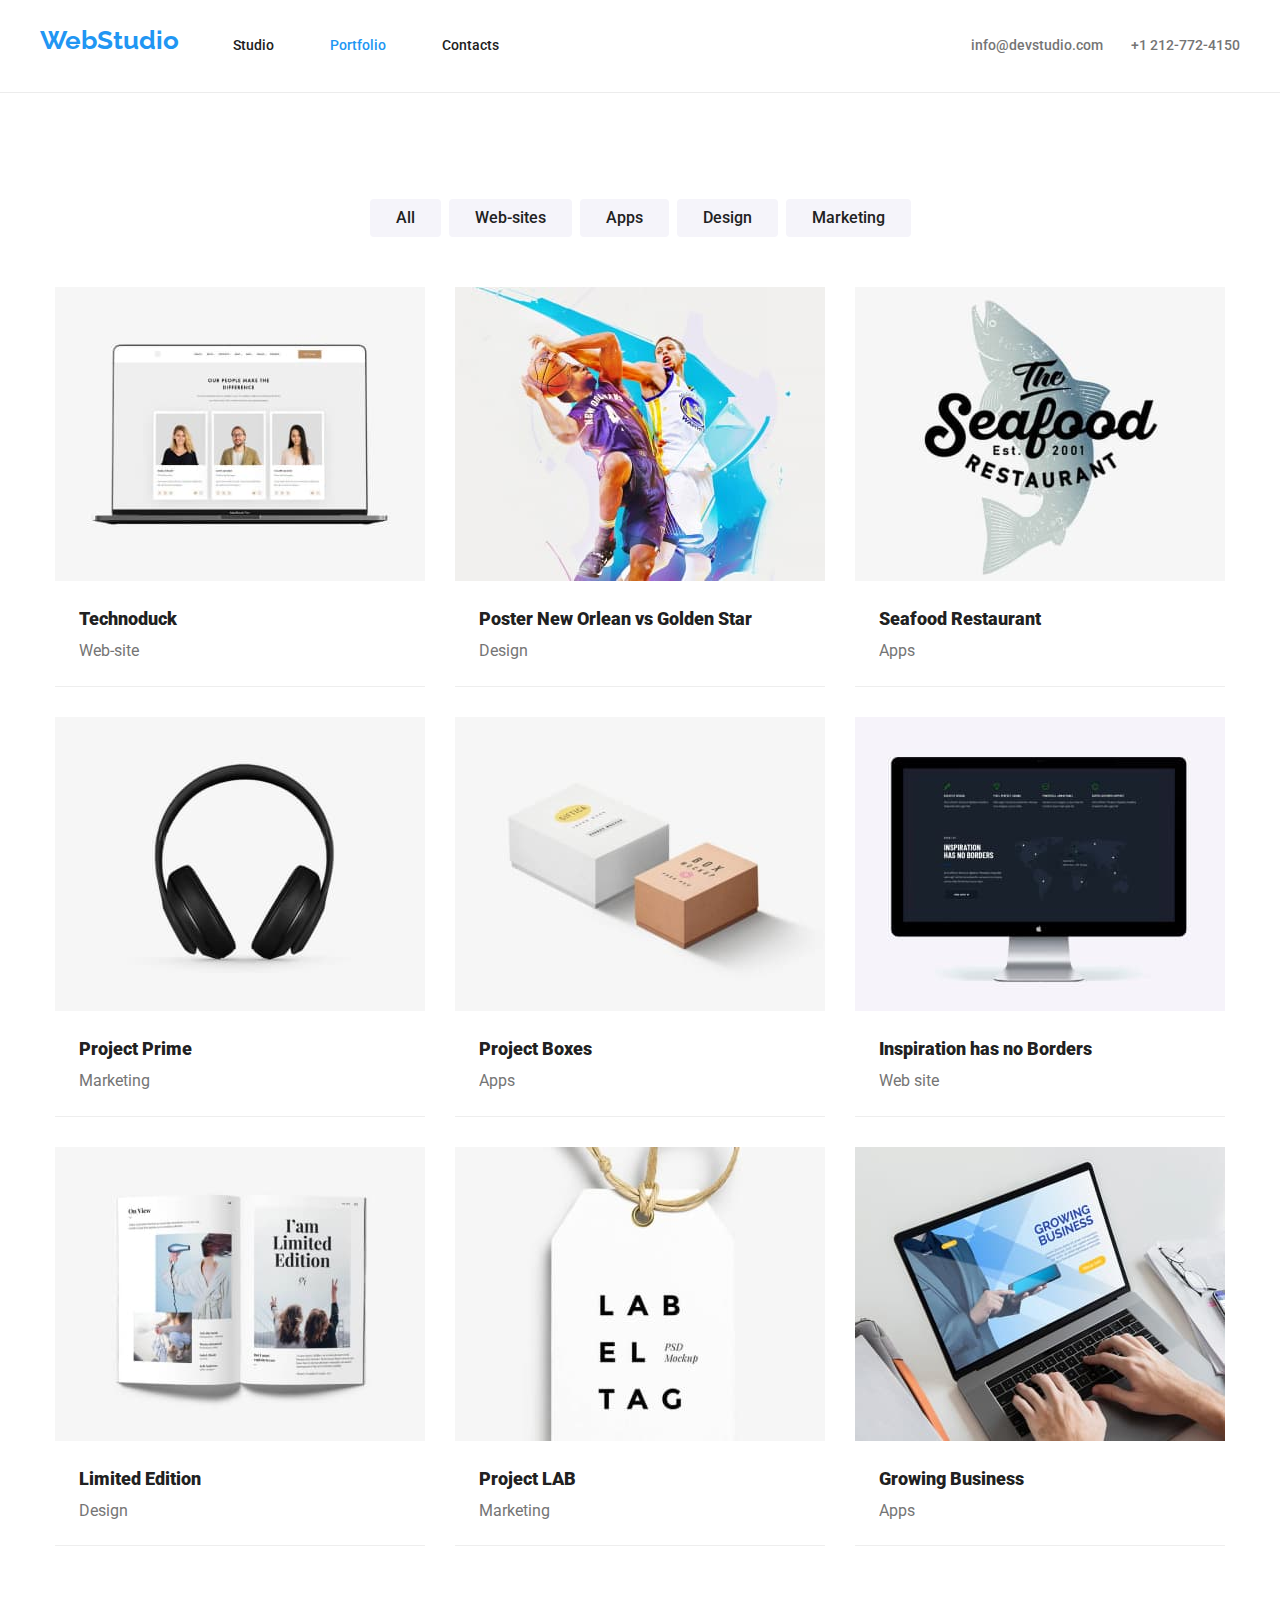
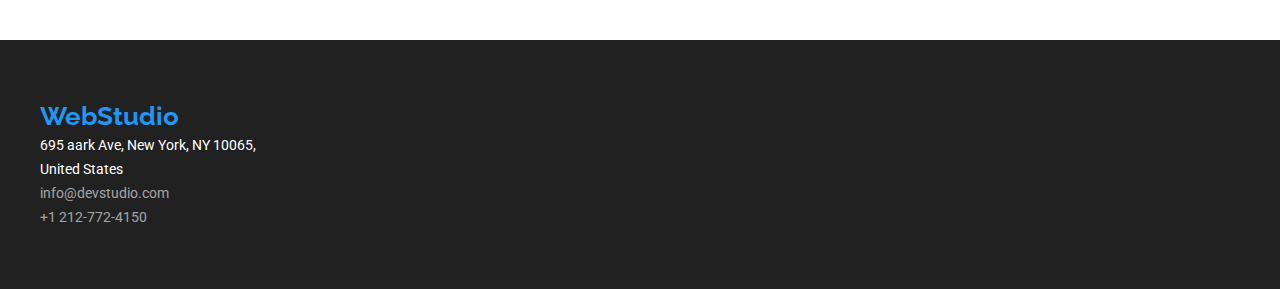
==== commit 40ca31ed: "Tarea 4 Goit" ====
--- a/portfolio.html
+++ b/portfolio.html
@@ -15,8 +15,8 @@
     <title>portfolio</title>
   </head>
   <body>
-    <div class="container">
-      <header class="top-page">
+    <header class="top-page">
+      <div class="container">
         <nav class="top-nav">
           <a class="logo" href="./index.html">WebStudio</a>
           <ul class="top-page-buttons">
@@ -41,8 +41,10 @@
             <a class="top-contact" href="tel:+34678567876"> +1 212-772-4150 </a>
           </li>
         </ul>
-      </header>
-      <main>
+      </div>
+    </header>
+    <main>
+      <div class="container">
         <section class="section-portfolio">
           <ul class="portfolio-list">
             <li>
@@ -197,32 +199,38 @@
             </li>
           </ul>
         </section>
-      </main>
-      <footer class="footer-contacts">
-        <a class="logo" href="./index.html">WebStudio</a>
-        <address>
-          <ul class="end-infos">
-            <li>
-              <a
-                class="address-end-info"
-                href="https://goo.gl/maps/2f3CK9dGhR3WqKyp9"
-                target="_blank"
-                rel="noopener noreferrer"
-              >
-                695 aark Ave, New York, NY 10065, United States
-              </a>
-            </li>
-            <li>
-              <a class="end-info" href="mailto:info@devstudio.com"
-                >info@devstudio.com</a
-              >
-            </li>
-            <li>
-              <a class="end-info" href="tel:+34678567876"> +1 212-772-4150 </a>
-            </li>
-          </ul>
-        </address>
-      </footer>
-    </div>
+      </div>
+    </main>
+    <footer class="footer-contacts">
+      <div class="container">
+        <div class="footer-wrapper">
+          <a class="logo" href="./index.html">WebStudio</a>
+          <address>
+            <ul class="end-infos">
+              <li>
+                <a
+                  class="address-end-info"
+                  href="https://goo.gl/maps/2f3CK9dGhR3WqKyp9"
+                  target="_blank"
+                  rel="noopener noreferrer"
+                >
+                  695 aark Ave, New York, NY 10065, United States
+                </a>
+              </li>
+              <li>
+                <a class="end-info" href="mailto:info@devstudio.com"
+                  >info@devstudio.com</a
+                >
+              </li>
+              <li>
+                <a class="end-info" href="tel:+34678567876">
+                  +1 212-772-4150
+                </a>
+              </li>
+            </ul>
+          </address>
+        </div>
+      </div>
+    </footer>
   </body>
 </html>
--- a/css/styles.css
+++ b/css/styles.css
@@ -18,7 +18,7 @@
   width: 1200px;
   margin: 0 auto;
   display: flex;
-  flex-direction: column;
+  justify-content: space-between;
 }
 
 .top-page {
@@ -185,12 +185,14 @@
 /* Aqui comienza seccion heroes (studio-index) */
 
 .top-banner {
+  display: flex;
+  justify-content: center;
+  padding: 203px 200px;
   background-color: var(--color-negro);
   text-align: center;
 }
 
 .top-banner-wraper {
-  padding: 80px 80px;
 }
 
 .top-banner-slogan {
@@ -344,6 +346,11 @@
 
 /* Aqui comienza el footer */
 
+.footer-wrapper {
+  display: flex;
+  flex-direction: column;
+}
+
 .footer-contacts {
   padding: 60px 0;
   background-color: var(--color-negro);
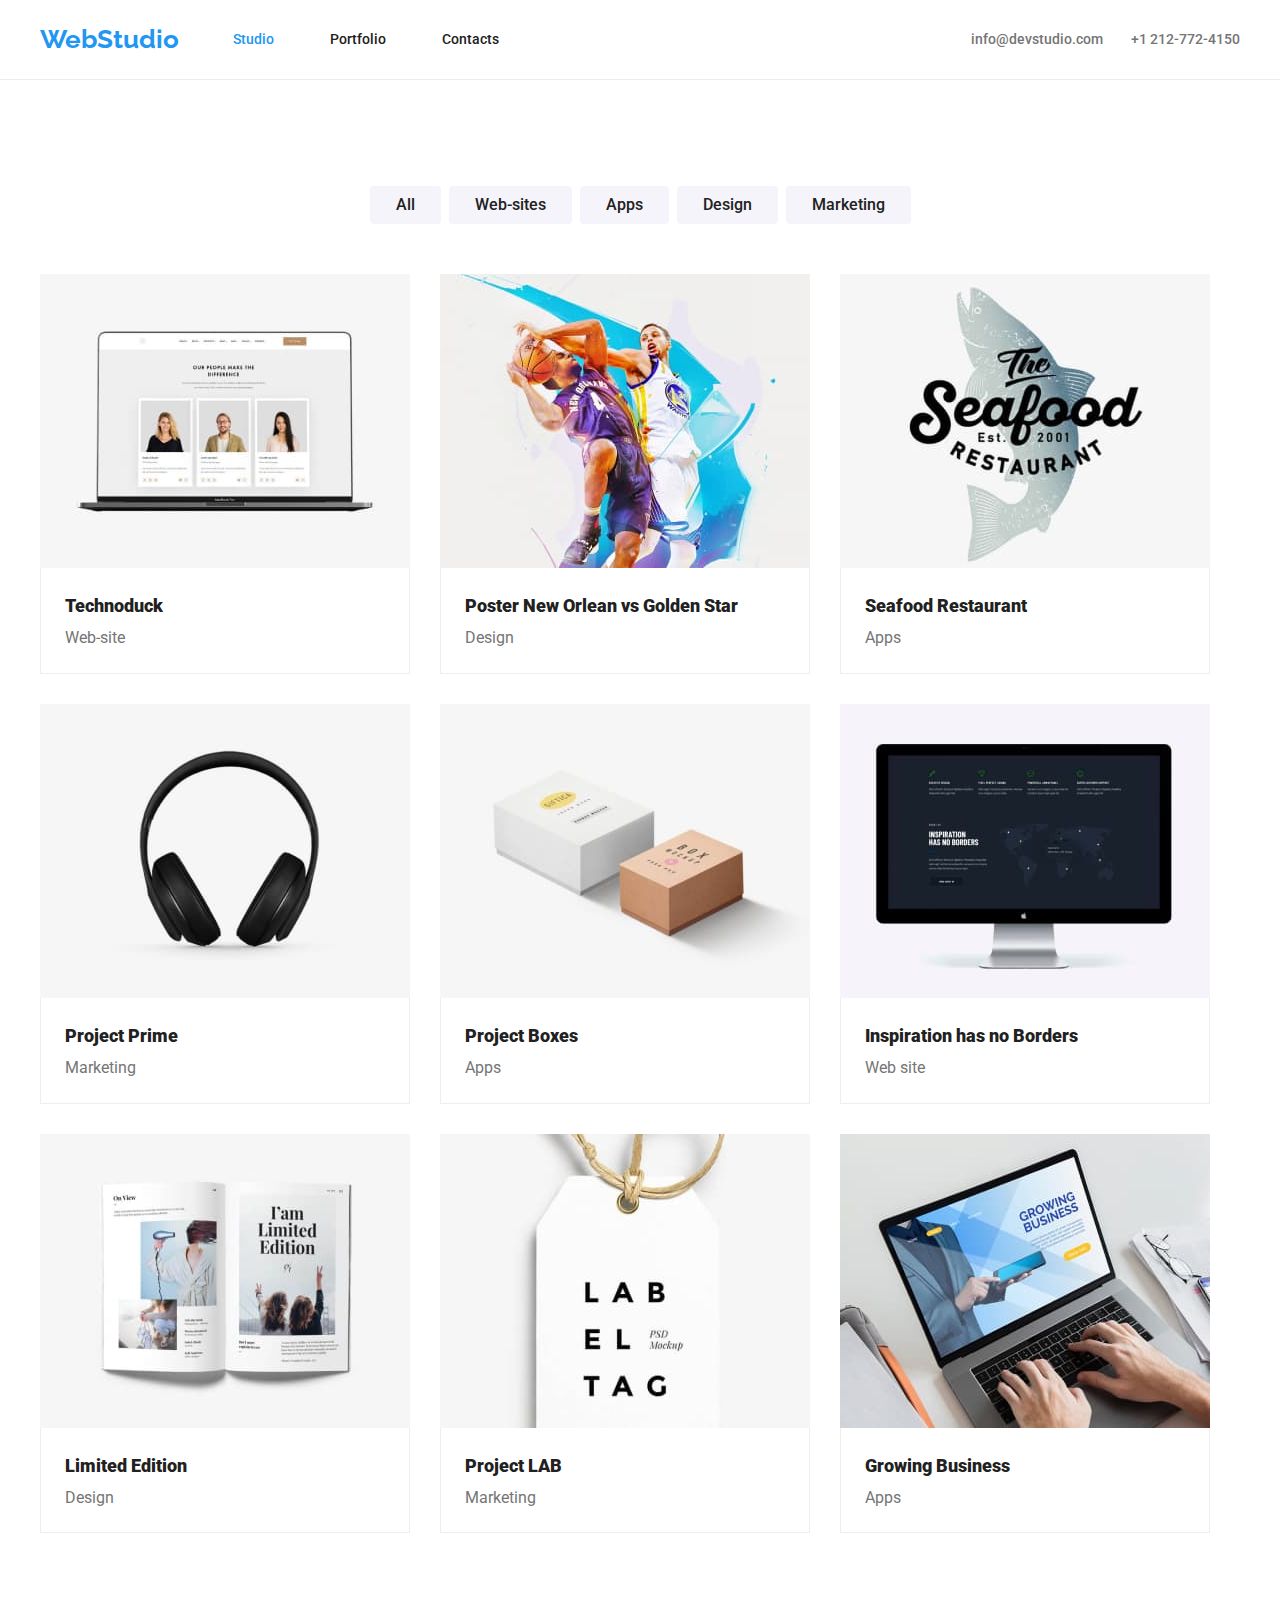
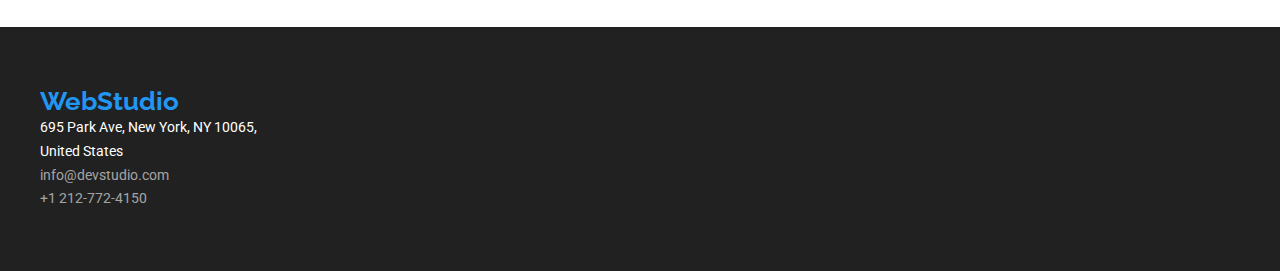
==== commit c58c5521: "finalizando la tarea 3" ====
--- a/portfolio.html
+++ b/portfolio.html
@@ -17,30 +17,34 @@
   <body>
     <header class="top-page">
       <div class="container">
-        <nav class="top-nav">
-          <a class="logo" href="./index.html">WebStudio</a>
-          <ul class="top-page-buttons">
-            <li>
-              <a class="top-button" href="./index.html">Studio</a>
-            </li>
-            <li>
-              <a class="top-button active" href="./portfolio.html">Portfolio</a>
-            </li>
-            <li>
-              <a class="top-button" href="#">Contacts</a>
+        <div class="top-page-wrapper">
+          <nav class="top-nav">
+            <a class="logo" href="./index.html">WebStudio</a>
+            <ul class="top-page-buttons">
+              <li>
+                <a class="top-button active" href="./index.html">Studio</a>
+              </li>
+              <li>
+                <a class="top-button" href="./portfolio.html">Portfolio</a>
+              </li>
+              <li>
+                <a class="top-button" href="#">Contacts</a>
+              </li>
+            </ul>
+          </nav>
+          <ul class="top-contacts">
+            <li>
+              <a class="top-contact" href="mailto:info@devstudio.com"
+                >info@devstudio.com
+              </a>
+            </li>
+            <li>
+              <a class="top-contact" href="tel:+34678567876">
+                +1 212-772-4150
+              </a>
             </li>
           </ul>
-        </nav>
-        <ul class="top-contacts">
-          <li>
-            <a class="top-contact" href="mailto:info@devstudio.com"
-              >info@devstudio.com
-            </a>
-          </li>
-          <li>
-            <a class="top-contact" href="tel:+34678567876"> +1 212-772-4150 </a>
-          </li>
-        </ul>
+        </div>
       </div>
     </header>
     <main>
@@ -214,7 +218,7 @@
                   target="_blank"
                   rel="noopener noreferrer"
                 >
-                  695 aark Ave, New York, NY 10065, United States
+                  695 Park Ave, New York, NY 10065, United States
                 </a>
               </li>
               <li>
--- a/css/styles.css
+++ b/css/styles.css
@@ -17,36 +17,35 @@
 .container {
   width: 1200px;
   margin: 0 auto;
+}
+
+.top-page {
+  padding: 18px 0;
+  border-bottom: 1px solid #ececec;
+}
+
+.top-page-wrapper {
   display: flex;
   justify-content: space-between;
 }
 
-.top-page {
-  display: flex;
-  justify-content: space-between;
+.top-nav {
+  display: inherit;
   align-items: center;
-  flex-wrap: wrap;
-  padding: 24px 0 25px;
-  border-bottom: 1px solid #ececec;
-}
-
-.top-nav {
-  display: flex;
-  flex-wrap: wrap;
 }
 
 .logo {
   font-family: "raleway", sans-serif;
   font-size: 26px;
   font-weight: 700;
-  line-height: 1.3;
+  line-height: 1.1;
   text-decoration: none;
   color: var(--color-azul);
   margin-right: 1em;
 }
 
 .top-page-buttons {
-  display: flex;
+  display: inherit;
   list-style: none;
   padding: 0;
 }
@@ -69,7 +68,7 @@
 }
 
 .top-contacts {
-  display: flex;
+  display: inherit;
   align-items: flex-end;
   list-style: none;
   padding: 0;
@@ -133,8 +132,6 @@
 .portfolio-list-sections {
   display: flex;
   flex-wrap: wrap;
-  flex-direction: row;
-  justify-content: center;
   margin: 0;
   padding: 0;
   margin-bottom: 94px;
@@ -143,11 +140,12 @@
 }
 
 .portfolio-list-section {
-  border-bottom: 1px solid #eeeeee;
   flex-basis: calc((100% - 90px) / 3);
 }
 
-.portfolio-list-section:hover {
+.portfolio-list-section:hover,
+.portfolio-list-section:focus,
+.portfolio-list-section:active {
   box-shadow: 0px 1px 1px rgba(0, 0, 0, 0.12), 0px 4px 4px rgba(0, 0, 0, 0.06),
     1px 4px 6px rgba(0, 0, 0, 0.16);
 }
@@ -161,6 +159,8 @@
 }
 
 .portfolio-list-section-info {
+  border: 1px solid #eeeeee;
+  border-top: 0;
   padding: 20px 24px;
 }
 
@@ -185,22 +185,23 @@
 /* Aqui comienza seccion heroes (studio-index) */
 
 .top-banner {
-  display: flex;
-  justify-content: center;
-  padding: 203px 200px;
+  height: 600px;
+  display: flex;
+  flex-direction: column;
+  justify-content: center;
+  align-items: center;
   background-color: var(--color-negro);
   text-align: center;
-}
-
-.top-banner-wraper {
+  gap: 20px;
 }
 
 .top-banner-slogan {
+  max-width: 700px;
   font-size: 44px;
   font-weight: 700;
   line-height: 1.3;
   color: var(--color-blanco);
-  margin: 0 0 30px 0;
+  margin: 0;
   border: 0;
 }
 
@@ -234,8 +235,7 @@
   display: flex;
   justify-content: space-between;
   list-style: none;
-  padding-top: 94px;
-  padding-left: 0;
+  padding: 94px 0 0 0;
   margin: 0;
 }
 
@@ -250,7 +250,6 @@
 }
 
 .text-value {
-  width: 270px;
   line-height: 1.7;
   color: var(--color-gris);
   margin: 0;
@@ -268,8 +267,7 @@
 .what-we-do-group {
   display: flex;
   justify-content: center;
-  margin-top: 50px;
-  margin-bottom: 0;
+  margin: 50px 0 0 0;
   padding: 0;
   list-style: none;
 }
@@ -337,11 +335,6 @@
   margin: 0;
 }
 
-.our-team {
-  margin: 0;
-  margin-bottom: 10px;
-}
-
 /* Aqui termina Our team (studio-index) */
 
 /* Aqui comienza el footer */
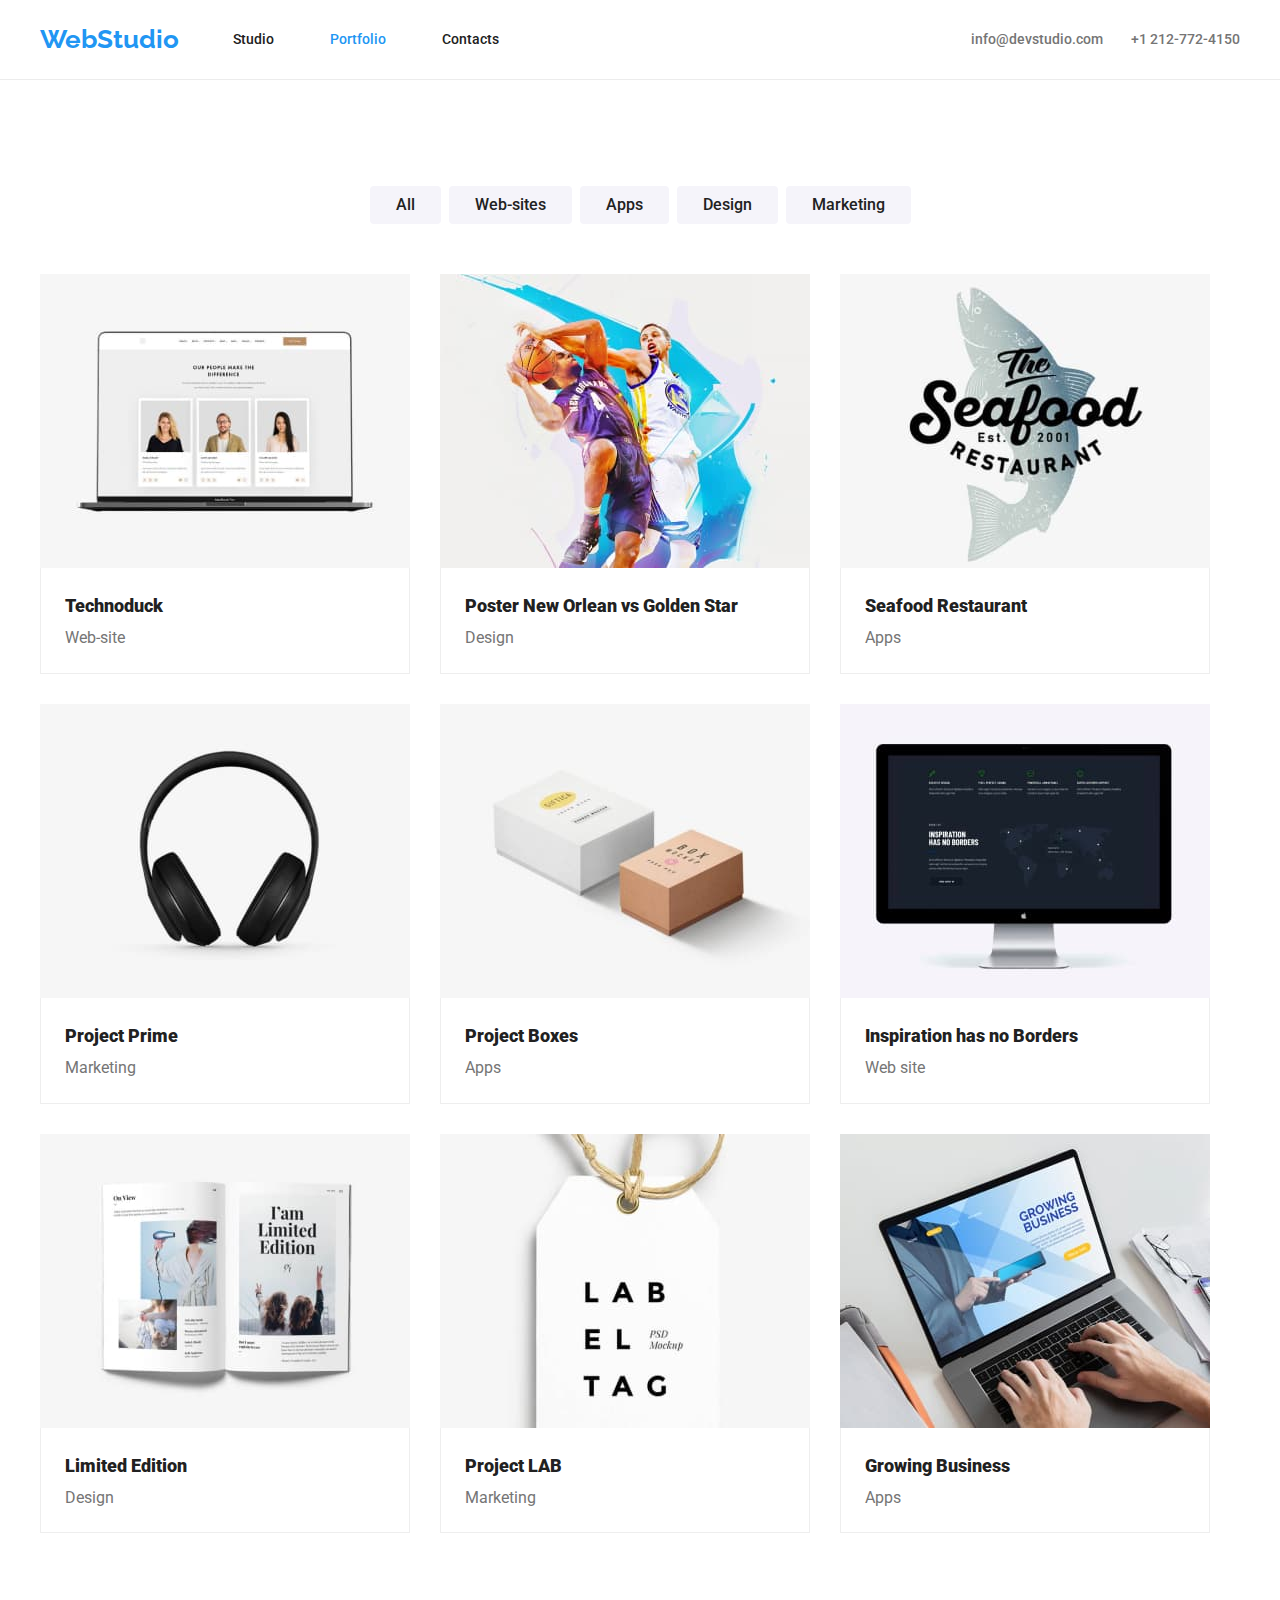
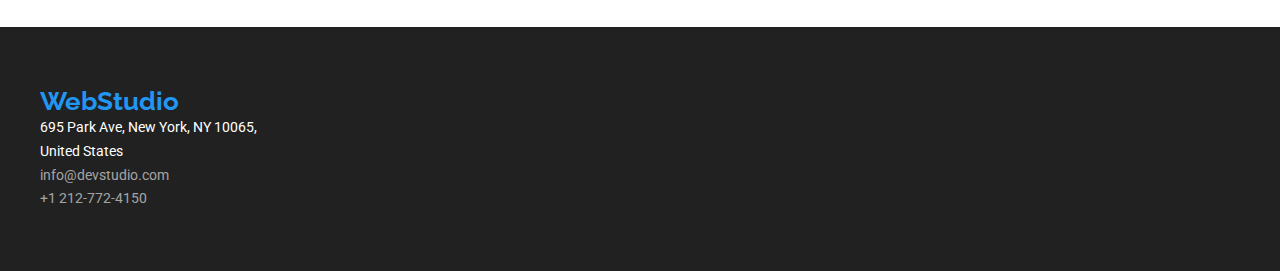
==== commit cdaf1b06: "Update portfolio.html" ====
--- a/portfolio.html
+++ b/portfolio.html
@@ -22,10 +22,10 @@
             <a class="logo" href="./index.html">WebStudio</a>
             <ul class="top-page-buttons">
               <li>
-                <a class="top-button active" href="./index.html">Studio</a>
-              </li>
-              <li>
-                <a class="top-button" href="./portfolio.html">Portfolio</a>
+                <a class="top-button" href="./index.html">Studio</a>
+              </li>
+              <li>
+                <a class="top-button active" href="./portfolio.html">Portfolio</a>
               </li>
               <li>
                 <a class="top-button" href="#">Contacts</a>
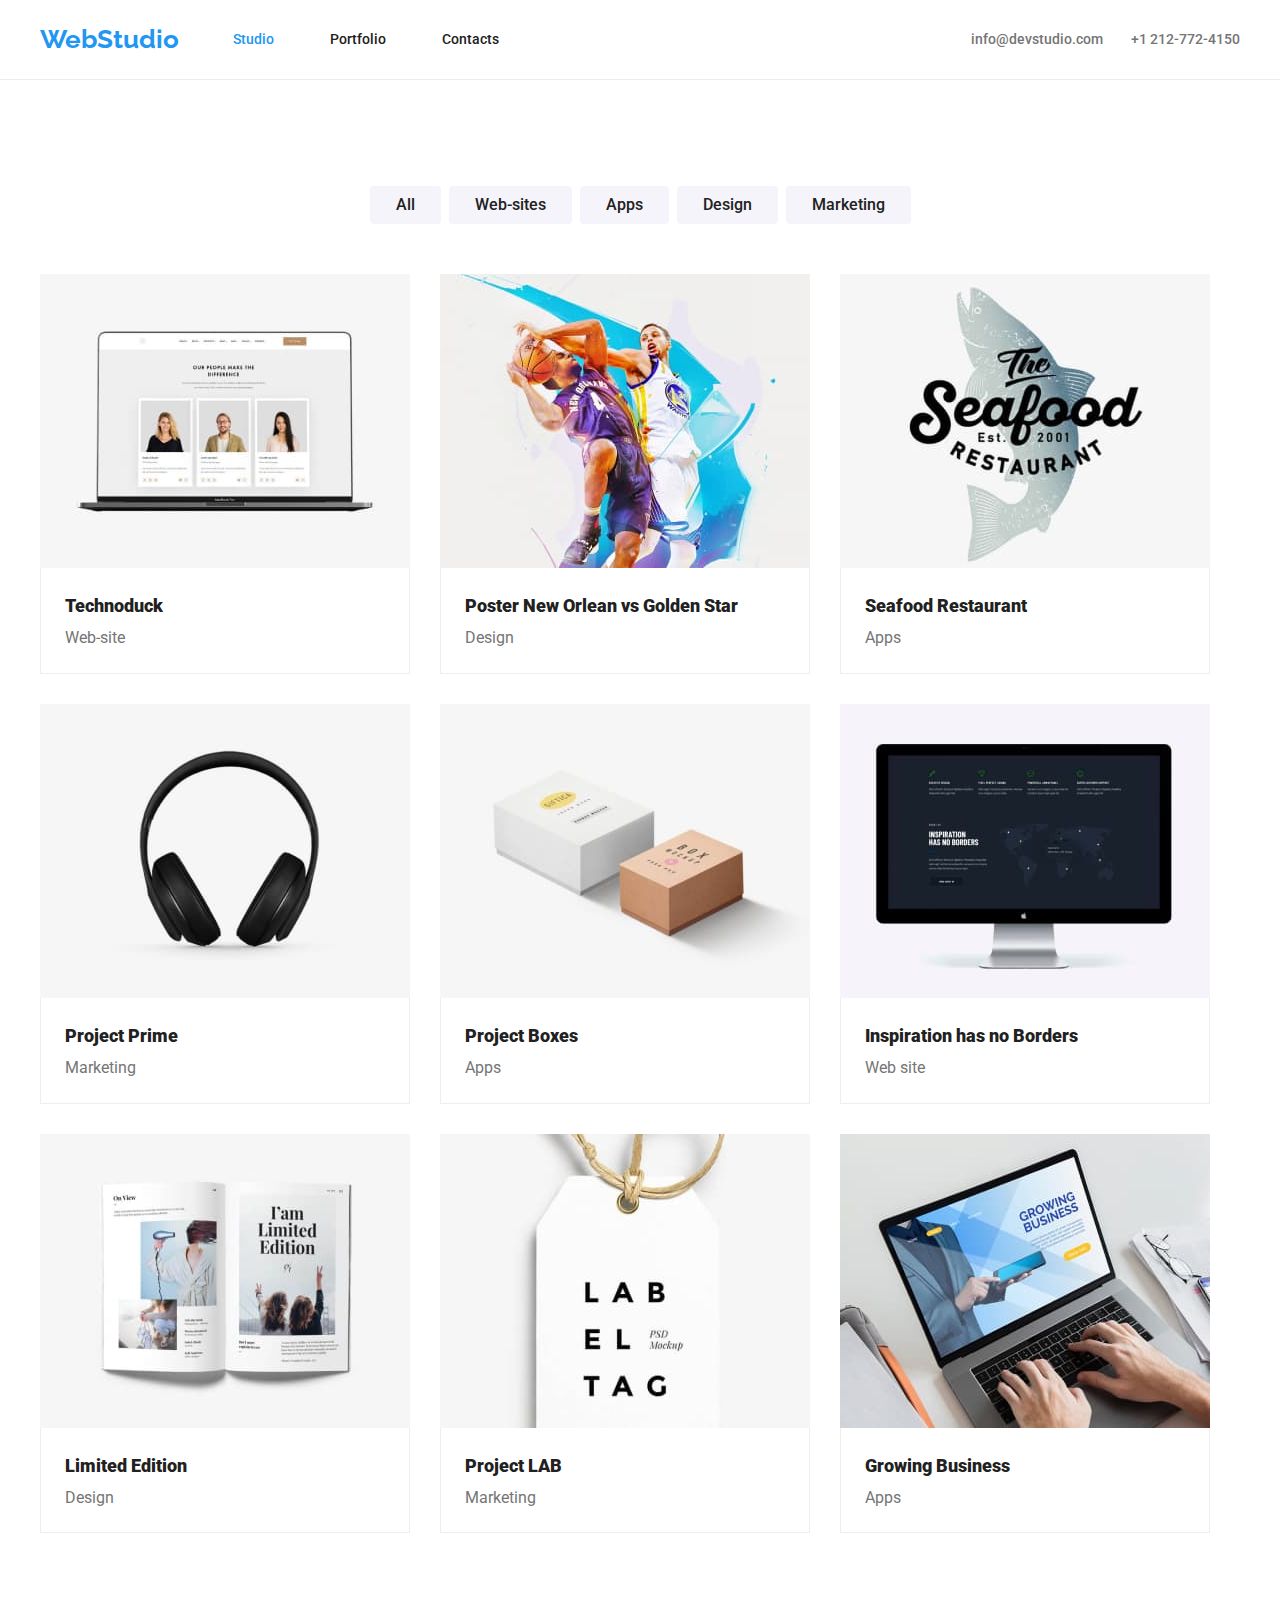
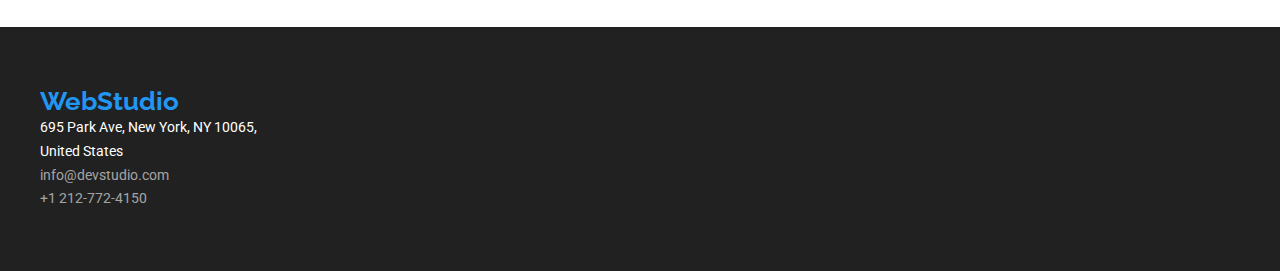
==== commit eccae009: "Com enzamos Tarea 4" ====
--- a/portfolio.html
+++ b/portfolio.html
@@ -22,10 +22,10 @@
             <a class="logo" href="./index.html">WebStudio</a>
             <ul class="top-page-buttons">
               <li>
-                <a class="top-button" href="./index.html">Studio</a>
-              </li>
-              <li>
-                <a class="top-button active" href="./portfolio.html">Portfolio</a>
+                <a class="top-button active" href="./index.html">Studio</a>
+              </li>
+              <li>
+                <a class="top-button" href="./portfolio.html">Portfolio</a>
               </li>
               <li>
                 <a class="top-button" href="#">Contacts</a>
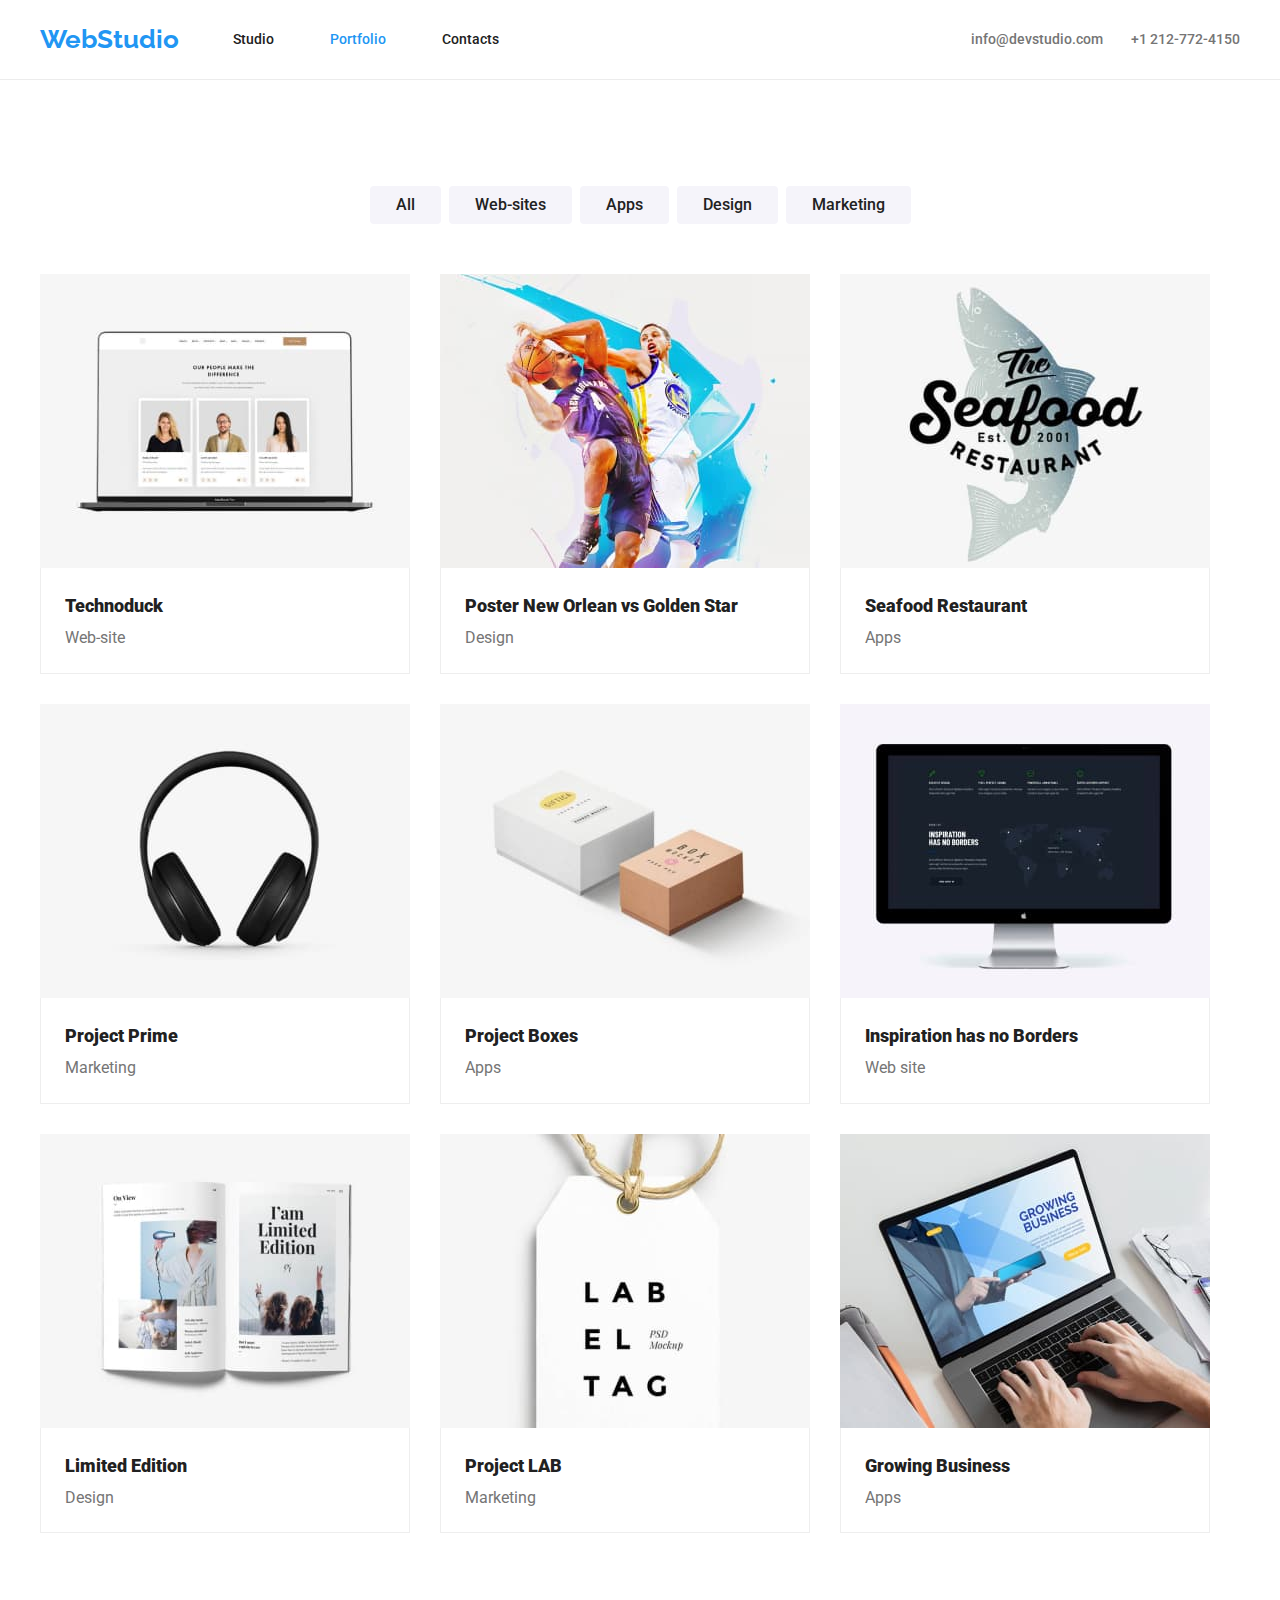
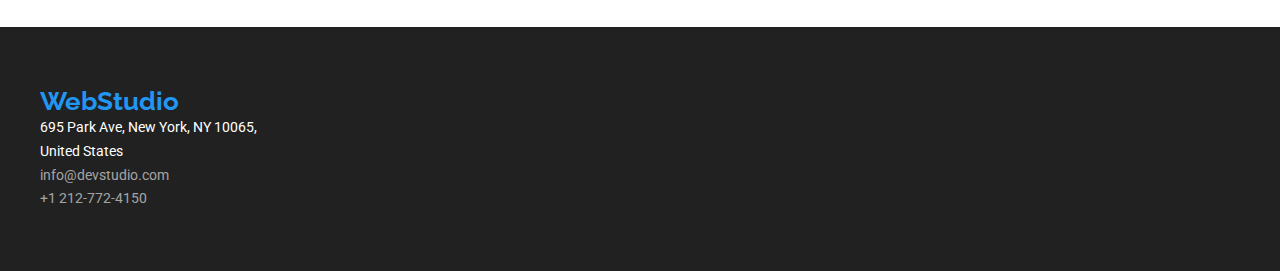
==== commit 94dedd76: "Tarea 3 finalizada" ====
--- a/portfolio.html
+++ b/portfolio.html
@@ -22,10 +22,12 @@
             <a class="logo" href="./index.html">WebStudio</a>
             <ul class="top-page-buttons">
               <li>
-                <a class="top-button active" href="./index.html">Studio</a>
-              </li>
-              <li>
-                <a class="top-button" href="./portfolio.html">Portfolio</a>
+                <a class="top-button" href="./index.html">Studio</a>
+              </li>
+              <li>
+                <a class="top-button active" href="./portfolio.html"
+                  >Portfolio</a
+                >
               </li>
               <li>
                 <a class="top-button" href="#">Contacts</a>
